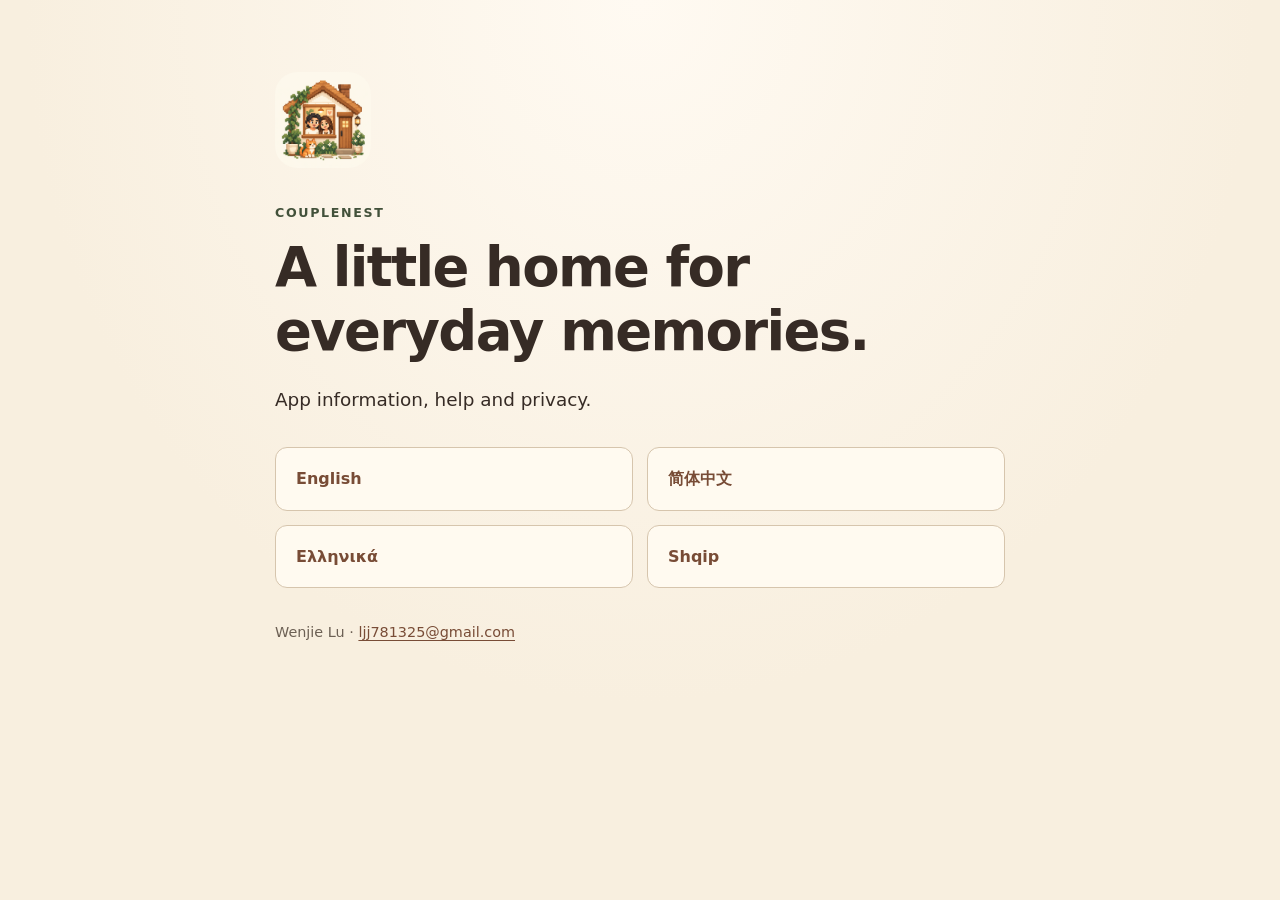
==== index.html @ 420be872 "Publish CoupleNest 1.0 support and privacy pages" ====
<!doctype html>
<html lang="en"><head><meta charset="utf-8"><meta name="viewport" content="width=device-width,initial-scale=1"><meta name="referrer" content="strict-origin-when-cross-origin"><title>CoupleNest · Help &amp; privacy</title><meta name="description" content="Official CoupleNest app information, help and privacy policy in four languages."><link rel="stylesheet" href="site.css"><link rel="icon" href="icon.png"></head>
<body><main class="language-home"><img class="app-icon" src="icon.png" width="96" height="96" alt="CoupleNest app icon"><p class="eyebrow">CoupleNest</p><h1>A little home for everyday memories.</h1><p class="intro">App information, help and privacy.</p><nav class="language-grid" aria-label="Choose a language"><a href="en/index.html" lang="en">English</a> <a href="zh-Hans/index.html" lang="zh-Hans">简体中文</a> <a href="el/index.html" lang="el">Ελληνικά</a> <a href="sq/index.html" lang="sq">Shqip</a></nav><p class="fine">Wenjie Lu · <a href="mailto:ljj781325@gmail.com">ljj781325@gmail.com</a></p></main></body></html>
---- site.css ----
:root{color-scheme:light;--paper:#fffaf0;--cream:#f8efdf;--ink:#362b25;--muted:#6c6054;--accent:#784c36;--line:#d6c5ad;--sage:#42513a}*{box-sizing:border-box}html{font-family:system-ui,-apple-system,BlinkMacSystemFont,"Segoe UI",sans-serif;background:var(--cream);color:var(--ink);line-height:1.7}body{margin:0;background:radial-gradient(ellipse at top,#fffaf2 0%,var(--cream) 68%)}a{color:var(--accent);text-underline-offset:.2em}a:hover{color:#4f311f}a:focus-visible{outline:3px solid var(--sage);outline-offset:5px;border-radius:3px}.shell{max-width:1020px;margin:auto;padding:24px 32px 48px}header{display:flex;justify-content:space-between;align-items:center;gap:24px;padding:0 0 20px;border-bottom:1px solid var(--line)}.brand{display:flex;align-items:center;gap:12px;color:var(--ink);font-size:1.24rem;font-weight:750;text-decoration:none}.brand img{border-radius:12px}.main-nav{display:flex;gap:22px;flex-wrap:wrap}.main-nav a{text-decoration:none;padding:7px 0}.main-nav a[aria-current]{font-weight:750;border-bottom:2px solid var(--accent)}.languages{display:flex;flex-wrap:wrap;gap:10px 20px;margin:16px 0 28px;font-size:.86rem}.languages a[aria-current]{font-weight:750;color:var(--ink)}.page-heading{max-width:770px;margin:36px 0 30px}.eyebrow{text-transform:uppercase;letter-spacing:.13em;color:var(--sage);font-weight:700;font-size:.79rem;margin:0 0 12px}h1{font-size:clamp(2rem,4.5vw,3.4rem);line-height:1.18;letter-spacing:-.03em;margin:0 0 20px;overflow-wrap:anywhere}h2{font-size:1.2rem;line-height:1.45;margin:0 0 10px}p{margin:0 0 14px;overflow-wrap:anywhere}.intro{font-size:1.15rem;line-height:1.7;max-width:690px}.fine,.date{color:var(--muted);font-size:.9rem}.date{font-size:.82rem}article{background:var(--paper);border:1px solid var(--line);border-radius:18px;padding:32px 36px;box-shadow:0 10px 34px #59432608}section+section{margin-top:28px;padding-top:25px;border-top:1px solid #e6dac8}section p:last-child{margin-bottom:0}ul{padding-left:1.25em;margin:0}footer{display:flex;justify-content:space-between;gap:24px;align-items:flex-start;margin:28px 0 0;font-size:.84rem;color:var(--muted)}footer p{max-width:640px}.language-home{max-width:790px;padding:72px 30px;margin:auto}.app-icon{border-radius:22px;margin-bottom:26px}.language-home h1{max-width:680px}.language-grid{display:grid;grid-template-columns:1fr 1fr;gap:14px;margin:32px 0}.language-grid a{padding:17px 20px;border:1px solid var(--line);border-radius:12px;background:var(--paper);font-weight:650;text-decoration:none}@media(max-width:600px){.shell{padding:18px 20px 30px}header{align-items:flex-start;flex-direction:column;gap:16px}.main-nav{gap:14px 23px;font-size:.95rem}.languages{gap:10px 16px;margin-bottom:25px}.page-heading{margin-top:26px}article{padding:24px 20px;border-radius:13px}h1{font-size:2rem}h2{font-size:1.13rem}.intro{font-size:1.03rem}footer{flex-direction:column;gap:2px}.language-home{padding:44px 24px}.language-grid{grid-template-columns:1fr}section+section{margin-top:23px;padding-top:22px}}@media(prefers-reduced-motion:no-preference){a{transition:color .12s ease}}
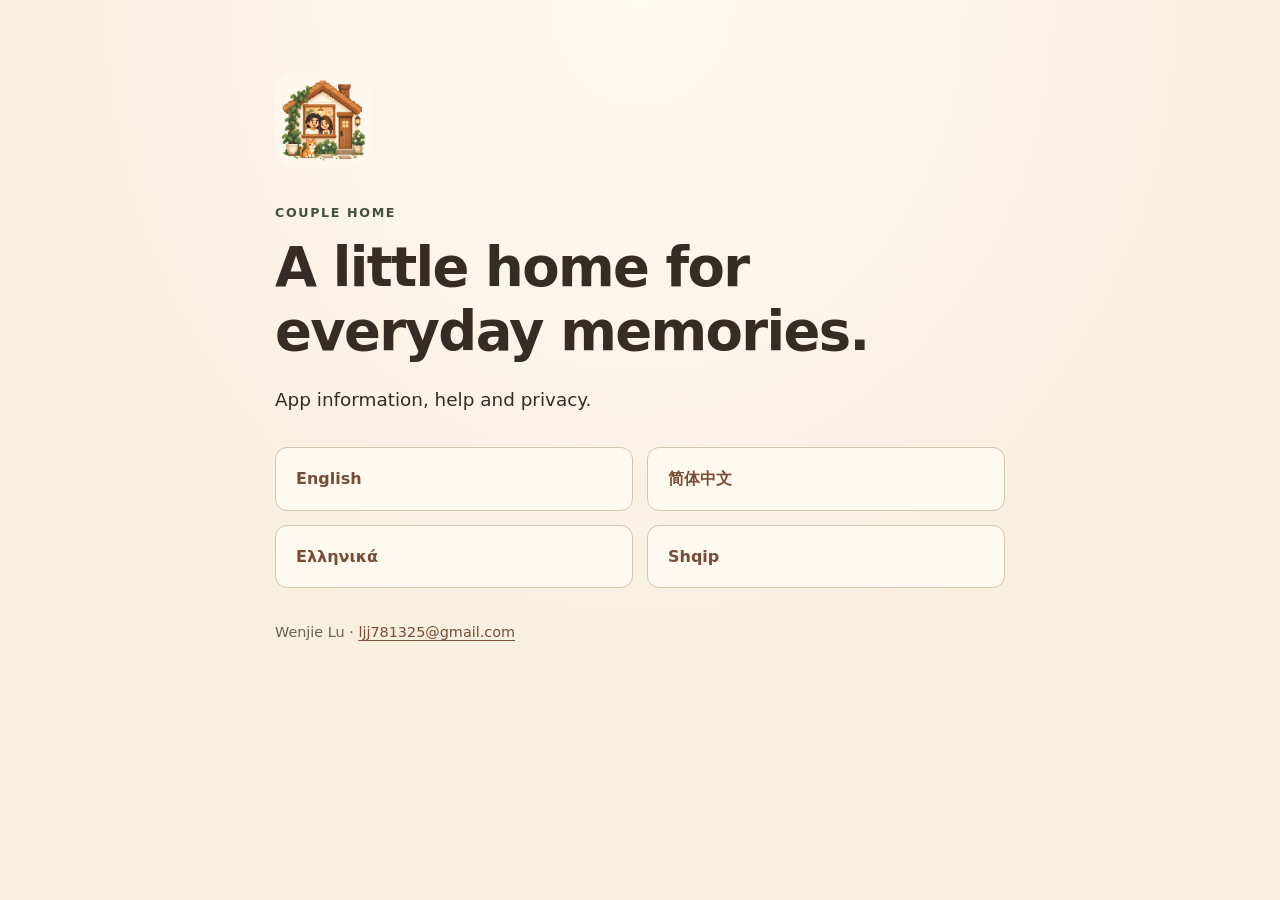
==== commit f0d9f211: "Update Couple Home 1.1 support and privacy pages" ====
--- a/index.html
+++ b/index.html
@@ -1,3 +1,3 @@
 <!doctype html>
-<html lang="en"><head><meta charset="utf-8"><meta name="viewport" content="width=device-width,initial-scale=1"><meta name="referrer" content="strict-origin-when-cross-origin"><title>CoupleNest · Help &amp; privacy</title><meta name="description" content="Official CoupleNest app information, help and privacy policy in four languages."><link rel="stylesheet" href="site.css"><link rel="icon" href="icon.png"></head>
-<body><main class="language-home"><img class="app-icon" src="icon.png" width="96" height="96" alt="CoupleNest app icon"><p class="eyebrow">CoupleNest</p><h1>A little home for everyday memories.</h1><p class="intro">App information, help and privacy.</p><nav class="language-grid" aria-label="Choose a language"><a href="en/index.html" lang="en">English</a> <a href="zh-Hans/index.html" lang="zh-Hans">简体中文</a> <a href="el/index.html" lang="el">Ελληνικά</a> <a href="sq/index.html" lang="sq">Shqip</a></nav><p class="fine">Wenjie Lu · <a href="mailto:ljj781325@gmail.com">ljj781325@gmail.com</a></p></main></body></html>+<html lang="en"><head><meta charset="utf-8"><meta name="viewport" content="width=device-width,initial-scale=1"><meta name="referrer" content="strict-origin-when-cross-origin"><title>Couple Home · Help &amp; privacy</title><meta name="description" content="Official Couple Home app information, help and privacy policy in four languages."><link rel="stylesheet" href="site.css"><link rel="icon" href="icon.png"></head>
+<body><main class="language-home"><img class="app-icon" src="icon.png" width="96" height="96" alt="Couple Home app icon"><p class="eyebrow">Couple Home</p><h1>A little home for everyday memories.</h1><p class="intro">App information, help and privacy.</p><nav class="language-grid" aria-label="Choose a language"><a href="en/index.html" lang="en">English</a> <a href="zh-Hans/index.html" lang="zh-Hans">简体中文</a> <a href="el/index.html" lang="el">Ελληνικά</a> <a href="sq/index.html" lang="sq">Shqip</a></nav><p class="fine">Wenjie Lu · <a href="mailto:ljj781325@gmail.com">ljj781325@gmail.com</a></p></main></body></html>
